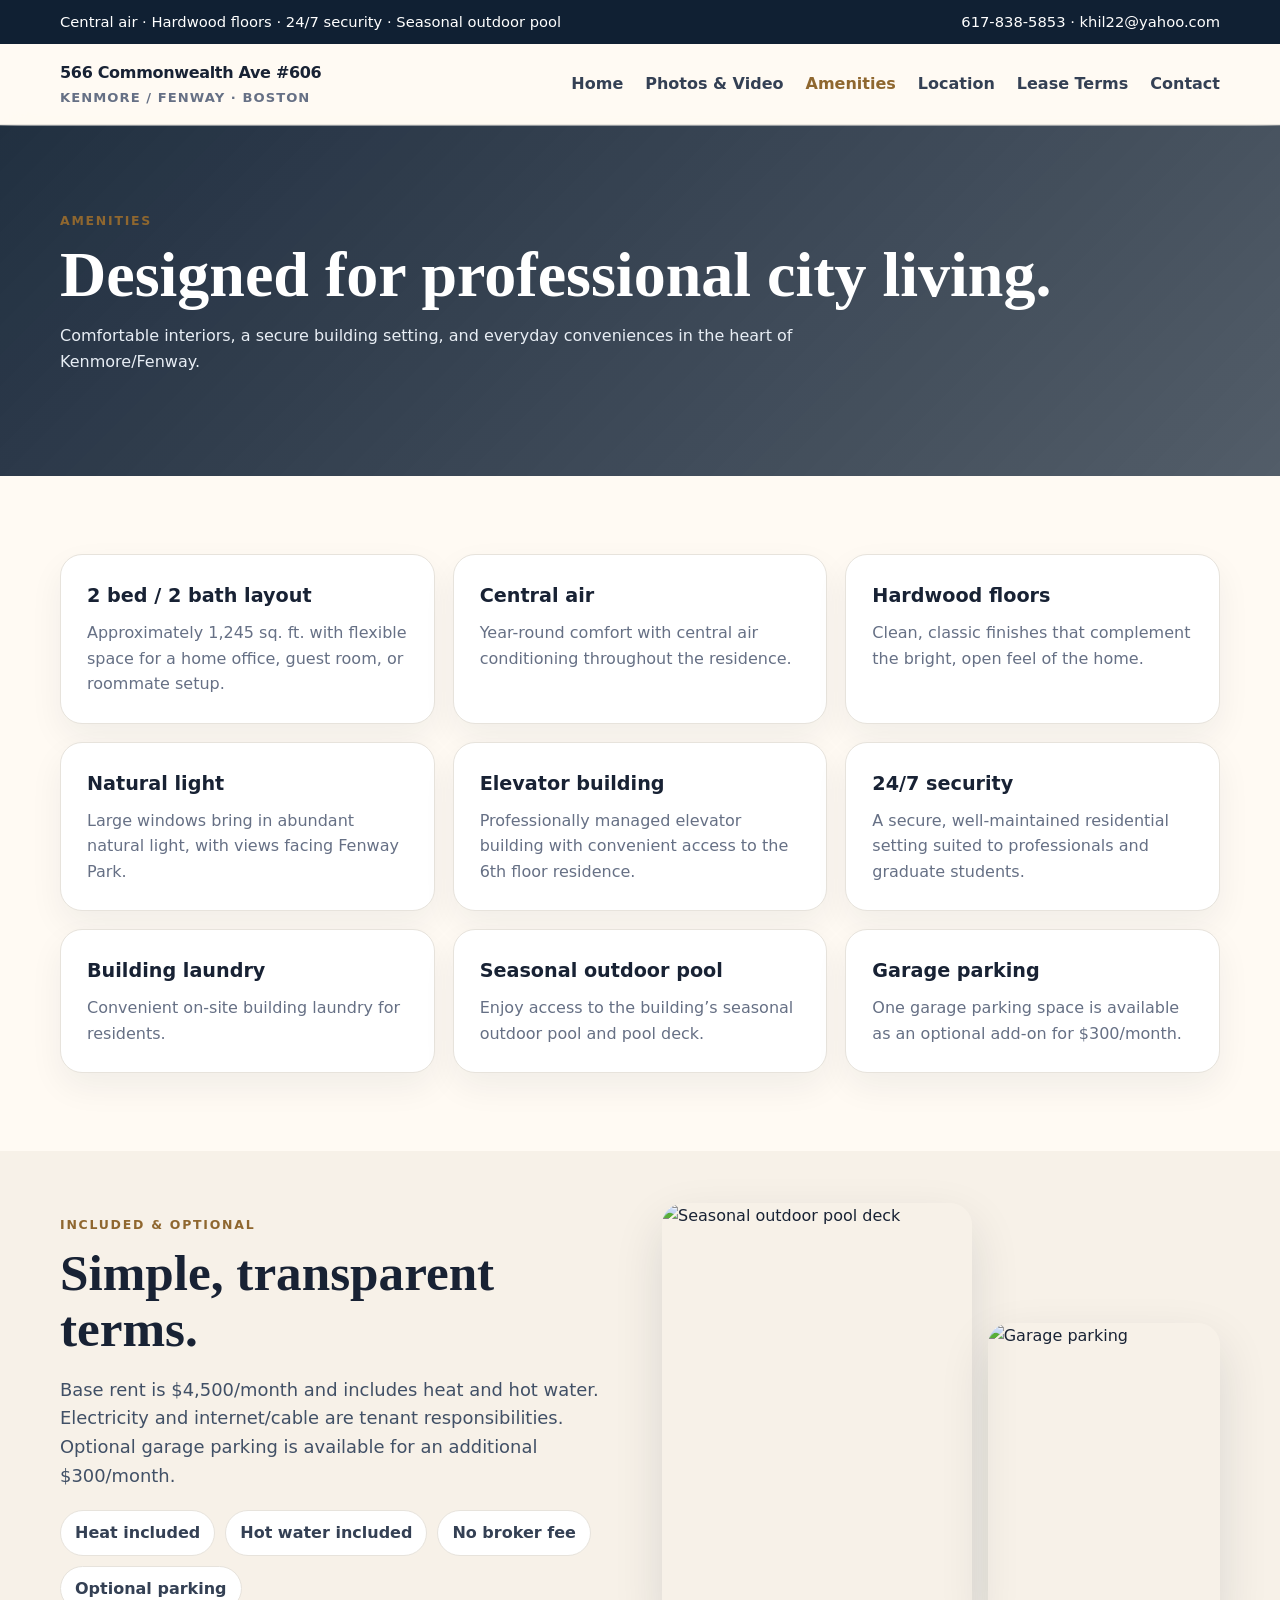
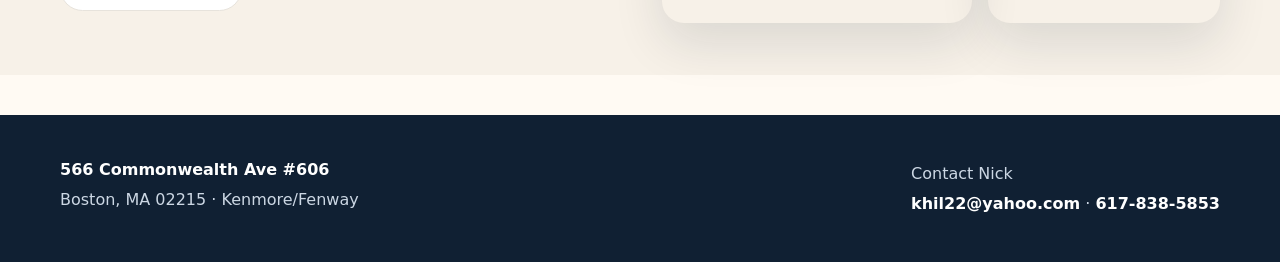
==== amenities.html @ adde32c9 "Add files via upload" ====
<!doctype html><html lang="en"><head><meta charset="utf-8"><meta name="viewport" content="width=device-width, initial-scale=1"><title>Amenities | 566 Commonwealth Ave #606</title><meta name="description" content="Amenities and apartment features for 566 Commonwealth Ave #606 in Boston."><link rel="stylesheet" href="styles.css"></head><body>
<div class="topbar"><div class="container"><span>Central air · Hardwood floors · 24/7 security · Seasonal outdoor pool</span><span><a href="tel:+16178385853">617-838-5853</a> · <a href="mailto:khil22@yahoo.com">khil22@yahoo.com</a></span></div></div><header class="site-header"><nav class="nav container"><a class="brand" href="index.html"><span>566 Commonwealth Ave #606</span><span>Kenmore / Fenway · Boston</span></a><button class="menu-button">Menu</button><div class="nav-links"><a href="index.html">Home</a><a href="photos.html">Photos & Video</a><a href="amenities.html">Amenities</a><a href="location.html">Location</a><a href="lease.html">Lease Terms</a><a href="contact.html">Contact</a></div></nav></header>
<section class="subhero"><div class="container"><div class="eyebrow">Amenities</div><h1>Designed for professional city living.</h1><p>Comfortable interiors, a secure building setting, and everyday conveniences in the heart of Kenmore/Fenway.</p></div></section>
<main><section class="section"><div class="container"><div class="feature-grid"><div class="feature-card"><h3>2 bed / 2 bath layout</h3><p>Approximately 1,245 sq. ft. with flexible space for a home office, guest room, or roommate setup.</p></div><div class="feature-card"><h3>Central air</h3><p>Year-round comfort with central air conditioning throughout the residence.</p></div><div class="feature-card"><h3>Hardwood floors</h3><p>Clean, classic finishes that complement the bright, open feel of the home.</p></div><div class="feature-card"><h3>Natural light</h3><p>Large windows bring in abundant natural light, with views facing Fenway Park.</p></div><div class="feature-card"><h3>Elevator building</h3><p>Professionally managed elevator building with convenient access to the 6th floor residence.</p></div><div class="feature-card"><h3>24/7 security</h3><p>A secure, well-maintained residential setting suited to professionals and graduate students.</p></div><div class="feature-card"><h3>Building laundry</h3><p>Convenient on-site building laundry for residents.</p></div><div class="feature-card"><h3>Seasonal outdoor pool</h3><p>Enjoy access to the building’s seasonal outdoor pool and pool deck.</p></div><div class="feature-card"><h3>Garage parking</h3><p>One garage parking space is available as an optional add-on for $300/month.</p></div></div></div></section>
<section class="section compact" style="background:var(--cream)"><div class="container split"><div><div class="eyebrow">Included & optional</div><h2 class="section-title">Simple, transparent terms.</h2><p class="lead">Base rent is $4,500/month and includes heat and hot water. Electricity and internet/cable are tenant responsibilities. Optional garage parking is available for an additional $300/month.</p><div class="pill-row"><span class="pill">Heat included</span><span class="pill">Hot water included</span><span class="pill">No broker fee</span><span class="pill">Optional parking</span></div></div><div class="image-stack"><img src="images/pool-deck.webp" alt="Seasonal outdoor pool deck"><img src="images/garage-parking.jpeg" alt="Garage parking"></div></div></section></main>
<footer class="footer"><div class="container"><div><strong>566 Commonwealth Ave #606</strong><p>Boston, MA 02215 · Kenmore/Fenway</p></div><div><p>Contact Nick</p><p><a href="mailto:khil22@yahoo.com">khil22@yahoo.com</a> · <a href="tel:+16178385853">617-838-5853</a></p></div></div></footer><script src="script.js"></script></body></html>
---- styles.css ----
:root{
  --ink:#182234;
  --muted:#667085;
  --line:#e7e3dc;
  --cream:#f7f1e8;
  --paper:#fffaf3;
  --white:#ffffff;
  --navy:#102033;
  --gold:#b68a45;
  --gold-dark:#8f672f;
  --green:#eef5f1;
  --shadow:0 20px 50px rgba(16,32,51,.12);
  --radius:22px;
}
*{box-sizing:border-box}
html{scroll-behavior:smooth}
body{margin:0;font-family:Inter,ui-sans-serif,system-ui,-apple-system,BlinkMacSystemFont,"Segoe UI",sans-serif;color:var(--ink);background:var(--paper);line-height:1.6}
a{color:inherit;text-decoration:none}img{max-width:100%;display:block}.container{width:min(1160px,92vw);margin:auto}.eyebrow{letter-spacing:.14em;text-transform:uppercase;color:var(--gold-dark);font-weight:800;font-size:.78rem}.section{padding:78px 0}.section.compact{padding:52px 0}.section-title{font-family:Georgia,serif;font-size:clamp(2rem,4vw,3.2rem);line-height:1.1;margin:10px 0 14px}.lead{font-size:1.12rem;color:#415066;max-width:760px}.topbar{background:var(--navy);color:#fff;font-size:.92rem}.topbar .container{display:flex;justify-content:space-between;gap:20px;padding:10px 0;align-items:center}.topbar a{color:#fff}.site-header{position:sticky;top:0;background:rgba(255,250,243,.94);backdrop-filter:blur(14px);z-index:20;border-bottom:1px solid rgba(231,227,220,.85)}.nav{display:flex;align-items:center;justify-content:space-between;padding:16px 0}.brand{display:flex;flex-direction:column;gap:2px;font-weight:900;letter-spacing:-.02em}.brand span:last-child{font-weight:700;color:var(--muted);font-size:.82rem;letter-spacing:.08em;text-transform:uppercase}.nav-links{display:flex;gap:22px;align-items:center;font-weight:750;color:#344054}.nav-links a.active,.nav-links a:hover{color:var(--gold-dark)}.menu-button{display:none;border:1px solid var(--line);background:#fff;border-radius:12px;padding:9px 12px;font-weight:800}.button{display:inline-flex;align-items:center;justify-content:center;gap:9px;border-radius:999px;padding:13px 20px;font-weight:850;border:1px solid transparent;transition:.18s ease}.button.primary{background:var(--navy);color:#fff;box-shadow:0 12px 28px rgba(16,32,51,.20)}.button.secondary{background:#fff;color:var(--navy);border-color:var(--line)}.button.gold{background:var(--gold);color:#fff}.button:hover{transform:translateY(-1px)}.hero{position:relative;min-height:690px;display:grid;align-items:end;background:linear-gradient(180deg,rgba(16,32,51,.25),rgba(16,32,51,.88)),url('images/living-room-1.webp') center/cover no-repeat;color:#fff}.hero-content{padding:120px 0 58px}.hero h1{font-family:Georgia,serif;font-size:clamp(2.85rem,7vw,6.2rem);line-height:.95;letter-spacing:-.06em;margin:14px 0}.hero p{font-size:1.25rem;max-width:760px;color:#e6edf7}.hero-actions{display:flex;flex-wrap:wrap;gap:14px;margin-top:28px}.stats{display:grid;grid-template-columns:repeat(4,1fr);gap:12px;margin-top:42px;max-width:940px}.stat{background:rgba(255,255,255,.12);border:1px solid rgba(255,255,255,.22);padding:18px;border-radius:18px;backdrop-filter:blur(8px)}.stat strong{display:block;font-size:1.35rem}.stat span{color:#dde5ee;font-size:.92rem}.price-card{background:#fff;color:var(--ink);border-radius:var(--radius);padding:26px;box-shadow:var(--shadow);display:grid;grid-template-columns:1.1fr .9fr;gap:22px;align-items:center;margin-top:-48px;position:relative;z-index:5;border:1px solid var(--line)}.price-main{font-size:2.1rem;font-weight:950;letter-spacing:-.04em}.price-card p{margin:4px 0;color:var(--muted)}.feature-grid{display:grid;grid-template-columns:repeat(3,1fr);gap:18px}.feature-card,.card{background:#fff;border:1px solid var(--line);border-radius:var(--radius);padding:26px;box-shadow:0 14px 34px rgba(16,32,51,.06)}.feature-card h3,.card h3{margin:0 0 8px;font-size:1.2rem}.feature-card p,.card p{margin:0;color:var(--muted)}.split{display:grid;grid-template-columns:1fr 1fr;gap:44px;align-items:center}.image-stack{display:grid;grid-template-columns:1fr .75fr;gap:16px;align-items:end}.image-stack img{border-radius:var(--radius);height:420px;width:100%;object-fit:cover;box-shadow:var(--shadow)}.image-stack img:nth-child(2){height:300px}.highlight-list{display:grid;gap:13px;margin-top:24px}.highlight-list div{display:flex;gap:12px;align-items:flex-start;background:#fff;border:1px solid var(--line);padding:14px;border-radius:16px}.check{height:26px;width:26px;border-radius:50%;background:var(--green);color:#25704f;display:grid;place-items:center;flex:0 0 26px;font-weight:900}.gallery-grid{display:grid;grid-template-columns:repeat(3,1fr);gap:14px}.gallery-grid a{position:relative;overflow:hidden;border-radius:18px;background:#ddd;border:1px solid var(--line);min-height:220px}.gallery-grid img{width:100%;height:260px;object-fit:cover;transition:.25s ease}.gallery-grid a:hover img{transform:scale(1.035)}.gallery-grid .wide{grid-column:span 2}.gallery-grid .tall img{height:534px}.caption{position:absolute;left:12px;right:12px;bottom:12px;color:#fff;background:linear-gradient(90deg,rgba(16,32,51,.82),rgba(16,32,51,.35));padding:9px 12px;border-radius:12px;font-weight:800;font-size:.92rem}.subhero{background:linear-gradient(135deg,rgba(16,32,51,.93),rgba(16,32,51,.72)),url('images/fenway-view-1.webp') center/cover no-repeat;color:#fff;padding:86px 0}.subhero h1{font-family:Georgia,serif;font-size:clamp(2.5rem,5vw,4.3rem);line-height:1;margin:12px 0}.subhero p{color:#e8eef5;max-width:760px}.info-table{width:100%;border-collapse:collapse;background:#fff;border-radius:var(--radius);overflow:hidden;border:1px solid var(--line);box-shadow:0 14px 34px rgba(16,32,51,.06)}.info-table td{padding:18px;border-bottom:1px solid var(--line)}.info-table tr:last-child td{border-bottom:0}.info-table td:first-child{font-weight:850;width:38%;color:#344054}.map-card{background:#fff;border:1px solid var(--line);border-radius:var(--radius);overflow:hidden;box-shadow:var(--shadow)}.map-card iframe{width:100%;height:430px;border:0}.location-grid{display:grid;grid-template-columns:repeat(2,1fr);gap:18px}.nearby{display:flex;justify-content:space-between;gap:20px;background:#fff;border:1px solid var(--line);border-radius:18px;padding:18px}.nearby strong{font-size:1.05rem}.nearby span{color:var(--muted)}.video-placeholder{background:linear-gradient(135deg,#111d2b,#29374a);border-radius:var(--radius);min-height:440px;display:grid;place-items:center;color:#fff;text-align:center;padding:36px;box-shadow:var(--shadow);position:relative;overflow:hidden}.video-placeholder:before{content:"";position:absolute;inset:0;background:url('images/living-room-2.webp') center/cover no-repeat;opacity:.24}.video-placeholder>div{position:relative}.play{width:82px;height:82px;border-radius:50%;display:grid;place-items:center;background:#fff;color:var(--navy);font-size:2rem;margin:0 auto 18px}.contact-box{background:var(--navy);color:#fff;border-radius:32px;padding:38px;box-shadow:var(--shadow)}.contact-box p{color:#d9e3ed}.contact-grid{display:grid;grid-template-columns:1fr 1fr;gap:28px}.contact-card{background:#fff;border:1px solid var(--line);border-radius:var(--radius);padding:28px}.contact-card a{color:var(--gold-dark);font-weight:850}.form-note{background:#fff7e7;border:1px solid #ead7b5;color:#6f501d;padding:14px;border-radius:16px}.footer{background:var(--navy);color:#fff;padding:42px 0;margin-top:40px}.footer .container{display:flex;justify-content:space-between;gap:20px;align-items:flex-start}.footer p{margin:4px 0;color:#ccd7e4}.footer a{color:#fff;font-weight:800}.lightbox{position:fixed;inset:0;background:rgba(10,17,27,.92);display:none;align-items:center;justify-content:center;z-index:100;padding:24px}.lightbox.open{display:flex}.lightbox img{max-height:86vh;max-width:92vw;border-radius:16px;box-shadow:0 20px 80px rgba(0,0,0,.45)}.lightbox button{position:absolute;top:18px;right:20px;border:0;border-radius:999px;background:#fff;color:#111;padding:10px 14px;font-weight:900}.notice{background:#f6fbf8;border:1px solid #d9eadf;border-radius:var(--radius);padding:22px}.pill-row{display:flex;flex-wrap:wrap;gap:10px;margin-top:20px}.pill{border:1px solid var(--line);background:#fff;border-radius:999px;padding:9px 14px;font-weight:800;color:#344054}.small{font-size:.92rem;color:var(--muted)}
@media(max-width:860px){.topbar .container{flex-direction:column;align-items:flex-start;gap:4px}.menu-button{display:inline-flex}.nav-links{position:absolute;left:4vw;right:4vw;top:74px;background:#fff;border:1px solid var(--line);border-radius:18px;box-shadow:var(--shadow);padding:16px;display:none;flex-direction:column;align-items:flex-start}.nav-links.open{display:flex}.hero{min-height:620px}.stats,.feature-grid,.gallery-grid,.split,.contact-grid,.location-grid,.price-card{grid-template-columns:1fr}.gallery-grid .wide{grid-column:span 1}.gallery-grid .tall img{height:260px}.image-stack{grid-template-columns:1fr}.image-stack img,.image-stack img:nth-child(2){height:300px}.footer .container{flex-direction:column}.price-card{margin-top:0}.section{padding:56px 0}}
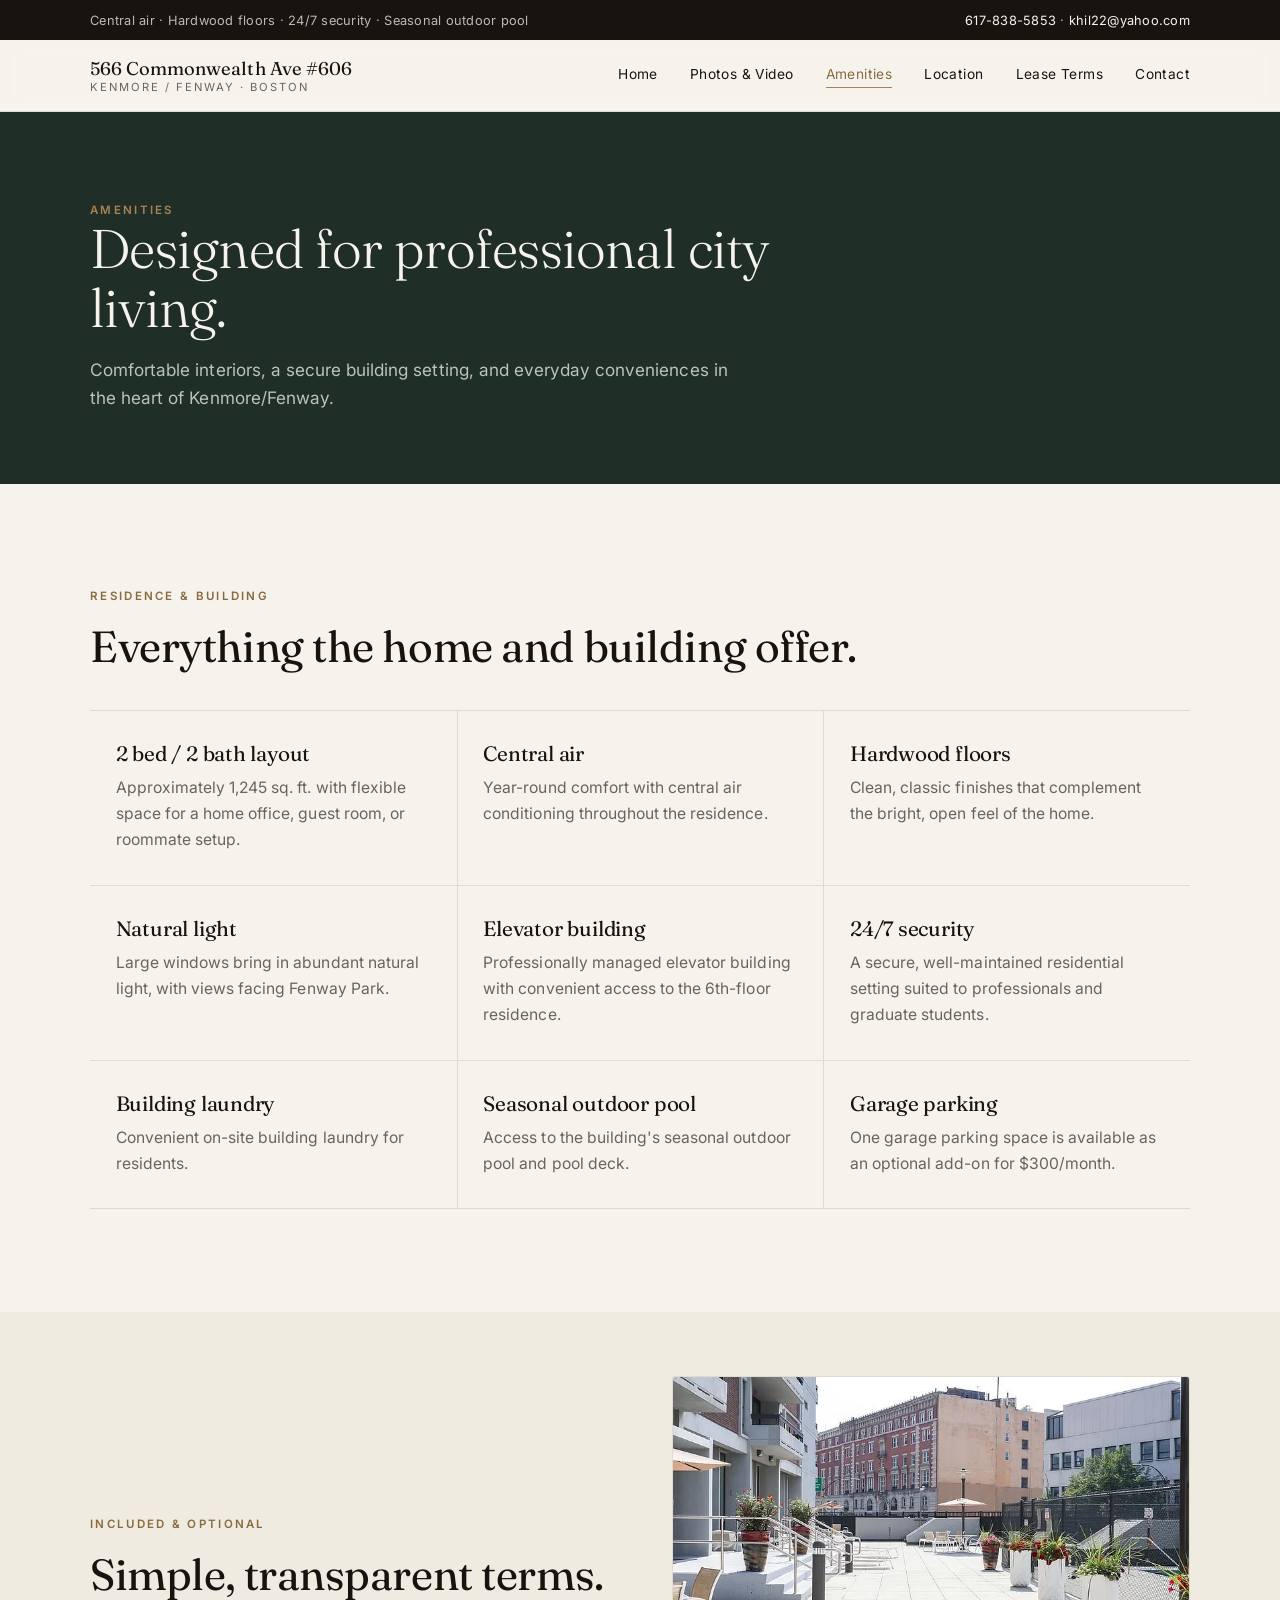
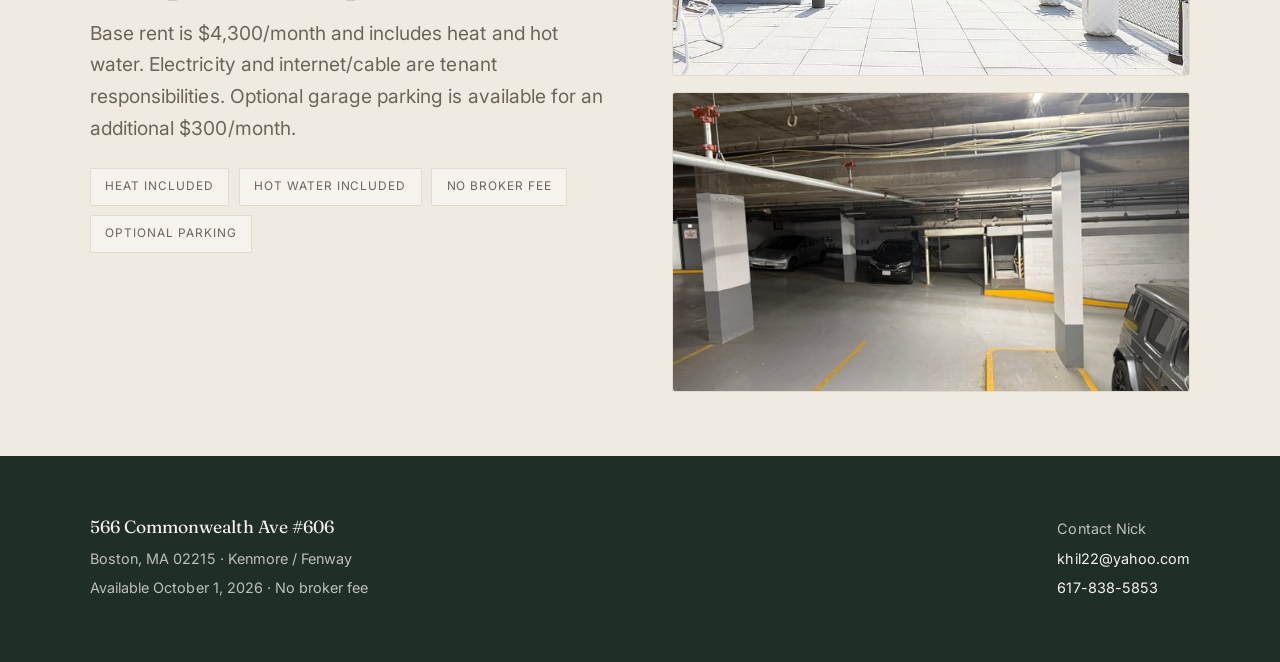
==== commit 8dbfae54: "Add files via upload" ====
--- a/amenities.html
+++ b/amenities.html
@@ -1,6 +1,96 @@
-<!doctype html><html lang="en"><head><meta charset="utf-8"><meta name="viewport" content="width=device-width, initial-scale=1"><title>Amenities | 566 Commonwealth Ave #606</title><meta name="description" content="Amenities and apartment features for 566 Commonwealth Ave #606 in Boston."><link rel="stylesheet" href="styles.css"></head><body>
-<div class="topbar"><div class="container"><span>Central air · Hardwood floors · 24/7 security · Seasonal outdoor pool</span><span><a href="tel:+16178385853">617-838-5853</a> · <a href="mailto:khil22@yahoo.com">khil22@yahoo.com</a></span></div></div><header class="site-header"><nav class="nav container"><a class="brand" href="index.html"><span>566 Commonwealth Ave #606</span><span>Kenmore / Fenway · Boston</span></a><button class="menu-button">Menu</button><div class="nav-links"><a href="index.html">Home</a><a href="photos.html">Photos & Video</a><a href="amenities.html">Amenities</a><a href="location.html">Location</a><a href="lease.html">Lease Terms</a><a href="contact.html">Contact</a></div></nav></header>
-<section class="subhero"><div class="container"><div class="eyebrow">Amenities</div><h1>Designed for professional city living.</h1><p>Comfortable interiors, a secure building setting, and everyday conveniences in the heart of Kenmore/Fenway.</p></div></section>
-<main><section class="section"><div class="container"><div class="feature-grid"><div class="feature-card"><h3>2 bed / 2 bath layout</h3><p>Approximately 1,245 sq. ft. with flexible space for a home office, guest room, or roommate setup.</p></div><div class="feature-card"><h3>Central air</h3><p>Year-round comfort with central air conditioning throughout the residence.</p></div><div class="feature-card"><h3>Hardwood floors</h3><p>Clean, classic finishes that complement the bright, open feel of the home.</p></div><div class="feature-card"><h3>Natural light</h3><p>Large windows bring in abundant natural light, with views facing Fenway Park.</p></div><div class="feature-card"><h3>Elevator building</h3><p>Professionally managed elevator building with convenient access to the 6th floor residence.</p></div><div class="feature-card"><h3>24/7 security</h3><p>A secure, well-maintained residential setting suited to professionals and graduate students.</p></div><div class="feature-card"><h3>Building laundry</h3><p>Convenient on-site building laundry for residents.</p></div><div class="feature-card"><h3>Seasonal outdoor pool</h3><p>Enjoy access to the building’s seasonal outdoor pool and pool deck.</p></div><div class="feature-card"><h3>Garage parking</h3><p>One garage parking space is available as an optional add-on for $300/month.</p></div></div></div></section>
-<section class="section compact" style="background:var(--cream)"><div class="container split"><div><div class="eyebrow">Included & optional</div><h2 class="section-title">Simple, transparent terms.</h2><p class="lead">Base rent is $4,500/month and includes heat and hot water. Electricity and internet/cable are tenant responsibilities. Optional garage parking is available for an additional $300/month.</p><div class="pill-row"><span class="pill">Heat included</span><span class="pill">Hot water included</span><span class="pill">No broker fee</span><span class="pill">Optional parking</span></div></div><div class="image-stack"><img src="images/pool-deck.webp" alt="Seasonal outdoor pool deck"><img src="images/garage-parking.jpeg" alt="Garage parking"></div></div></section></main>
-<footer class="footer"><div class="container"><div><strong>566 Commonwealth Ave #606</strong><p>Boston, MA 02215 · Kenmore/Fenway</p></div><div><p>Contact Nick</p><p><a href="mailto:khil22@yahoo.com">khil22@yahoo.com</a> · <a href="tel:+16178385853">617-838-5853</a></p></div></div></footer><script src="script.js"></script></body></html>
+<!doctype html>
+<html lang="en">
+<head>
+  <meta charset="utf-8">
+  <meta name="viewport" content="width=device-width, initial-scale=1">
+  <title>Amenities | 566 Commonwealth Ave #606</title>
+  <meta name="description" content="Amenities and apartment features for 566 Commonwealth Ave #606 in Boston: central air, hardwood floors, 24/7 security, elevator, laundry, seasonal pool, and optional garage parking.">
+  <link rel="preconnect" href="https://fonts.googleapis.com">
+  <link rel="preconnect" href="https://fonts.gstatic.com" crossorigin>
+  <link href="https://fonts.googleapis.com/css2?family=Fraunces:opsz,wght@9..144,300;9..144,400;9..144,500&family=Inter:wght@400;500;600&display=swap" rel="stylesheet">
+  <link rel="stylesheet" href="styles.css">
+</head>
+<body>
+  <div class="topbar"><div class="container"><span>Central air &middot; Hardwood floors &middot; 24/7 security &middot; Seasonal outdoor pool</span><span><a href="tel:+16178385853">617-838-5853</a> &middot; <a href="mailto:khil22@yahoo.com">khil22@yahoo.com</a></span></div></div>
+
+  <header class="site-header">
+    <nav class="nav container">
+      <a class="brand" href="index.html"><span>566 Commonwealth Ave #606</span><span>Kenmore / Fenway &middot; Boston</span></a>
+      <button class="menu-button" aria-expanded="false" aria-controls="nav-links">Menu</button>
+      <div class="nav-links" id="nav-links">
+        <a href="index.html">Home</a>
+        <a href="photos.html">Photos &amp; Video</a>
+        <a href="amenities.html" class="active">Amenities</a>
+        <a href="location.html">Location</a>
+        <a href="lease.html">Lease Terms</a>
+        <a href="contact.html">Contact</a>
+      </div>
+    </nav>
+  </header>
+
+  <main>
+    <section class="page-header">
+      <div class="container">
+        <p class="eyebrow rise">Amenities</p>
+        <h1 class="rise d1">Designed for professional city living.</h1>
+        <p class="rise d2">Comfortable interiors, a secure building setting, and everyday conveniences in the heart of Kenmore/Fenway.</p>
+      </div>
+    </section>
+
+    <section class="section">
+      <div class="container">
+        <p class="eyebrow">Residence &amp; building</p>
+        <h2 class="section-title">Everything the home and building offer.</h2>
+        <div class="feature-grid">
+          <div class="feature-card"><h3>2 bed / 2 bath layout</h3><p>Approximately 1,245 sq. ft. with flexible space for a home office, guest room, or roommate setup.</p></div>
+          <div class="feature-card"><h3>Central air</h3><p>Year-round comfort with central air conditioning throughout the residence.</p></div>
+          <div class="feature-card"><h3>Hardwood floors</h3><p>Clean, classic finishes that complement the bright, open feel of the home.</p></div>
+          <div class="feature-card"><h3>Natural light</h3><p>Large windows bring in abundant natural light, with views facing Fenway Park.</p></div>
+          <div class="feature-card"><h3>Elevator building</h3><p>Professionally managed elevator building with convenient access to the 6th-floor residence.</p></div>
+          <div class="feature-card"><h3>24/7 security</h3><p>A secure, well-maintained residential setting suited to professionals and graduate students.</p></div>
+          <div class="feature-card"><h3>Building laundry</h3><p>Convenient on-site building laundry for residents.</p></div>
+          <div class="feature-card"><h3>Seasonal outdoor pool</h3><p>Access to the building's seasonal outdoor pool and pool deck.</p></div>
+          <div class="feature-card"><h3>Garage parking</h3><p>One garage parking space is available as an optional add-on for $300/month.</p></div>
+        </div>
+      </div>
+    </section>
+
+    <section class="section tint compact">
+      <div class="container split">
+        <div class="col-text">
+          <p class="eyebrow">Included &amp; optional</p>
+          <h2 class="section-title">Simple, transparent terms.</h2>
+          <p class="lead">Base rent is $4,300/month and includes heat and hot water. Electricity and internet/cable are tenant responsibilities. Optional garage parking is available for an additional $300/month.</p>
+          <div class="pill-row">
+            <span class="pill">Heat included</span>
+            <span class="pill">Hot water included</span>
+            <span class="pill">No broker fee</span>
+            <span class="pill">Optional parking</span>
+          </div>
+        </div>
+        <div class="image-stack">
+          <img src="images/pool-deck.webp" alt="Seasonal outdoor pool deck">
+          <img src="images/garage-parking.jpeg" alt="Garage parking">
+        </div>
+      </div>
+    </section>
+  </main>
+
+  <footer class="footer">
+    <div class="container">
+      <div>
+        <strong>566 Commonwealth Ave #606</strong>
+        <p>Boston, MA 02215 &middot; Kenmore / Fenway</p>
+        <p>Available October 1, 2026 &middot; No broker fee</p>
+      </div>
+      <div>
+        <p>Contact Nick</p>
+        <p><a href="mailto:khil22@yahoo.com">khil22@yahoo.com</a></p>
+        <p><a href="tel:+16178385853">617-838-5853</a></p>
+      </div>
+    </div>
+  </footer>
+
+  <script src="script.js"></script>
+</body>
+</html>
--- a/styles.css
+++ b/styles.css
@@ -1,19 +1,223 @@
 :root{
-  --ink:#182234;
-  --muted:#667085;
-  --line:#e7e3dc;
-  --cream:#f7f1e8;
-  --paper:#fffaf3;
-  --white:#ffffff;
-  --navy:#102033;
-  --gold:#b68a45;
-  --gold-dark:#8f672f;
-  --green:#eef5f1;
-  --shadow:0 20px 50px rgba(16,32,51,.12);
-  --radius:22px;
+  --ink:#17140F;
+  --paper:#F6F3ED;
+  --paper-2:#EFEBE1;
+  --pine:#1F2E27;
+  --pine-2:#2A3B33;
+  --brass:#A98352;
+  --brass-deep:#8A6A3E;
+  --line:#E1DBCF;
+  --line-dark:rgba(246,243,237,.16);
+  --muted:#6B6459;
+  --paper-muted:rgba(246,243,237,.74);
+  --display:'Fraunces',Georgia,'Times New Roman',serif;
+  --body:'Inter',system-ui,-apple-system,Segoe UI,Roboto,sans-serif;
+  --wrap:1180px;
+  --pad:clamp(1.25rem,4vw,2.5rem);
 }
 *{box-sizing:border-box}
 html{scroll-behavior:smooth}
-body{margin:0;font-family:Inter,ui-sans-serif,system-ui,-apple-system,BlinkMacSystemFont,"Segoe UI",sans-serif;color:var(--ink);background:var(--paper);line-height:1.6}
-a{color:inherit;text-decoration:none}img{max-width:100%;display:block}.container{width:min(1160px,92vw);margin:auto}.eyebrow{letter-spacing:.14em;text-transform:uppercase;color:var(--gold-dark);font-weight:800;font-size:.78rem}.section{padding:78px 0}.section.compact{padding:52px 0}.section-title{font-family:Georgia,serif;font-size:clamp(2rem,4vw,3.2rem);line-height:1.1;margin:10px 0 14px}.lead{font-size:1.12rem;color:#415066;max-width:760px}.topbar{background:var(--navy);color:#fff;font-size:.92rem}.topbar .container{display:flex;justify-content:space-between;gap:20px;padding:10px 0;align-items:center}.topbar a{color:#fff}.site-header{position:sticky;top:0;background:rgba(255,250,243,.94);backdrop-filter:blur(14px);z-index:20;border-bottom:1px solid rgba(231,227,220,.85)}.nav{display:flex;align-items:center;justify-content:space-between;padding:16px 0}.brand{display:flex;flex-direction:column;gap:2px;font-weight:900;letter-spacing:-.02em}.brand span:last-child{font-weight:700;color:var(--muted);font-size:.82rem;letter-spacing:.08em;text-transform:uppercase}.nav-links{display:flex;gap:22px;align-items:center;font-weight:750;color:#344054}.nav-links a.active,.nav-links a:hover{color:var(--gold-dark)}.menu-button{display:none;border:1px solid var(--line);background:#fff;border-radius:12px;padding:9px 12px;font-weight:800}.button{display:inline-flex;align-items:center;justify-content:center;gap:9px;border-radius:999px;padding:13px 20px;font-weight:850;border:1px solid transparent;transition:.18s ease}.button.primary{background:var(--navy);color:#fff;box-shadow:0 12px 28px rgba(16,32,51,.20)}.button.secondary{background:#fff;color:var(--navy);border-color:var(--line)}.button.gold{background:var(--gold);color:#fff}.button:hover{transform:translateY(-1px)}.hero{position:relative;min-height:690px;display:grid;align-items:end;background:linear-gradient(180deg,rgba(16,32,51,.25),rgba(16,32,51,.88)),url('images/living-room-1.webp') center/cover no-repeat;color:#fff}.hero-content{padding:120px 0 58px}.hero h1{font-family:Georgia,serif;font-size:clamp(2.85rem,7vw,6.2rem);line-height:.95;letter-spacing:-.06em;margin:14px 0}.hero p{font-size:1.25rem;max-width:760px;color:#e6edf7}.hero-actions{display:flex;flex-wrap:wrap;gap:14px;margin-top:28px}.stats{display:grid;grid-template-columns:repeat(4,1fr);gap:12px;margin-top:42px;max-width:940px}.stat{background:rgba(255,255,255,.12);border:1px solid rgba(255,255,255,.22);padding:18px;border-radius:18px;backdrop-filter:blur(8px)}.stat strong{display:block;font-size:1.35rem}.stat span{color:#dde5ee;font-size:.92rem}.price-card{background:#fff;color:var(--ink);border-radius:var(--radius);padding:26px;box-shadow:var(--shadow);display:grid;grid-template-columns:1.1fr .9fr;gap:22px;align-items:center;margin-top:-48px;position:relative;z-index:5;border:1px solid var(--line)}.price-main{font-size:2.1rem;font-weight:950;letter-spacing:-.04em}.price-card p{margin:4px 0;color:var(--muted)}.feature-grid{display:grid;grid-template-columns:repeat(3,1fr);gap:18px}.feature-card,.card{background:#fff;border:1px solid var(--line);border-radius:var(--radius);padding:26px;box-shadow:0 14px 34px rgba(16,32,51,.06)}.feature-card h3,.card h3{margin:0 0 8px;font-size:1.2rem}.feature-card p,.card p{margin:0;color:var(--muted)}.split{display:grid;grid-template-columns:1fr 1fr;gap:44px;align-items:center}.image-stack{display:grid;grid-template-columns:1fr .75fr;gap:16px;align-items:end}.image-stack img{border-radius:var(--radius);height:420px;width:100%;object-fit:cover;box-shadow:var(--shadow)}.image-stack img:nth-child(2){height:300px}.highlight-list{display:grid;gap:13px;margin-top:24px}.highlight-list div{display:flex;gap:12px;align-items:flex-start;background:#fff;border:1px solid var(--line);padding:14px;border-radius:16px}.check{height:26px;width:26px;border-radius:50%;background:var(--green);color:#25704f;display:grid;place-items:center;flex:0 0 26px;font-weight:900}.gallery-grid{display:grid;grid-template-columns:repeat(3,1fr);gap:14px}.gallery-grid a{position:relative;overflow:hidden;border-radius:18px;background:#ddd;border:1px solid var(--line);min-height:220px}.gallery-grid img{width:100%;height:260px;object-fit:cover;transition:.25s ease}.gallery-grid a:hover img{transform:scale(1.035)}.gallery-grid .wide{grid-column:span 2}.gallery-grid .tall img{height:534px}.caption{position:absolute;left:12px;right:12px;bottom:12px;color:#fff;background:linear-gradient(90deg,rgba(16,32,51,.82),rgba(16,32,51,.35));padding:9px 12px;border-radius:12px;font-weight:800;font-size:.92rem}.subhero{background:linear-gradient(135deg,rgba(16,32,51,.93),rgba(16,32,51,.72)),url('images/fenway-view-1.webp') center/cover no-repeat;color:#fff;padding:86px 0}.subhero h1{font-family:Georgia,serif;font-size:clamp(2.5rem,5vw,4.3rem);line-height:1;margin:12px 0}.subhero p{color:#e8eef5;max-width:760px}.info-table{width:100%;border-collapse:collapse;background:#fff;border-radius:var(--radius);overflow:hidden;border:1px solid var(--line);box-shadow:0 14px 34px rgba(16,32,51,.06)}.info-table td{padding:18px;border-bottom:1px solid var(--line)}.info-table tr:last-child td{border-bottom:0}.info-table td:first-child{font-weight:850;width:38%;color:#344054}.map-card{background:#fff;border:1px solid var(--line);border-radius:var(--radius);overflow:hidden;box-shadow:var(--shadow)}.map-card iframe{width:100%;height:430px;border:0}.location-grid{display:grid;grid-template-columns:repeat(2,1fr);gap:18px}.nearby{display:flex;justify-content:space-between;gap:20px;background:#fff;border:1px solid var(--line);border-radius:18px;padding:18px}.nearby strong{font-size:1.05rem}.nearby span{color:var(--muted)}.video-placeholder{background:linear-gradient(135deg,#111d2b,#29374a);border-radius:var(--radius);min-height:440px;display:grid;place-items:center;color:#fff;text-align:center;padding:36px;box-shadow:var(--shadow);position:relative;overflow:hidden}.video-placeholder:before{content:"";position:absolute;inset:0;background:url('images/living-room-2.webp') center/cover no-repeat;opacity:.24}.video-placeholder>div{position:relative}.play{width:82px;height:82px;border-radius:50%;display:grid;place-items:center;background:#fff;color:var(--navy);font-size:2rem;margin:0 auto 18px}.contact-box{background:var(--navy);color:#fff;border-radius:32px;padding:38px;box-shadow:var(--shadow)}.contact-box p{color:#d9e3ed}.contact-grid{display:grid;grid-template-columns:1fr 1fr;gap:28px}.contact-card{background:#fff;border:1px solid var(--line);border-radius:var(--radius);padding:28px}.contact-card a{color:var(--gold-dark);font-weight:850}.form-note{background:#fff7e7;border:1px solid #ead7b5;color:#6f501d;padding:14px;border-radius:16px}.footer{background:var(--navy);color:#fff;padding:42px 0;margin-top:40px}.footer .container{display:flex;justify-content:space-between;gap:20px;align-items:flex-start}.footer p{margin:4px 0;color:#ccd7e4}.footer a{color:#fff;font-weight:800}.lightbox{position:fixed;inset:0;background:rgba(10,17,27,.92);display:none;align-items:center;justify-content:center;z-index:100;padding:24px}.lightbox.open{display:flex}.lightbox img{max-height:86vh;max-width:92vw;border-radius:16px;box-shadow:0 20px 80px rgba(0,0,0,.45)}.lightbox button{position:absolute;top:18px;right:20px;border:0;border-radius:999px;background:#fff;color:#111;padding:10px 14px;font-weight:900}.notice{background:#f6fbf8;border:1px solid #d9eadf;border-radius:var(--radius);padding:22px}.pill-row{display:flex;flex-wrap:wrap;gap:10px;margin-top:20px}.pill{border:1px solid var(--line);background:#fff;border-radius:999px;padding:9px 14px;font-weight:800;color:#344054}.small{font-size:.92rem;color:var(--muted)}
-@media(max-width:860px){.topbar .container{flex-direction:column;align-items:flex-start;gap:4px}.menu-button{display:inline-flex}.nav-links{position:absolute;left:4vw;right:4vw;top:74px;background:#fff;border:1px solid var(--line);border-radius:18px;box-shadow:var(--shadow);padding:16px;display:none;flex-direction:column;align-items:flex-start}.nav-links.open{display:flex}.hero{min-height:620px}.stats,.feature-grid,.gallery-grid,.split,.contact-grid,.location-grid,.price-card{grid-template-columns:1fr}.gallery-grid .wide{grid-column:span 1}.gallery-grid .tall img{height:260px}.image-stack{grid-template-columns:1fr}.image-stack img,.image-stack img:nth-child(2){height:300px}.footer .container{flex-direction:column}.price-card{margin-top:0}.section{padding:56px 0}}
+body{
+  margin:0;background:var(--paper);color:var(--ink);
+  font-family:var(--body);font-size:clamp(1rem,.55vw + .9rem,1.075rem);
+  line-height:1.65;-webkit-font-smoothing:antialiased;letter-spacing:.002em;
+}
+img{max-width:100%;display:block}
+a{color:inherit}
+.container{max-width:var(--wrap);margin:0 auto;padding-inline:var(--pad)}
+
+.eyebrow{font-size:.72rem;font-weight:600;text-transform:uppercase;letter-spacing:.2em;color:var(--brass-deep);margin:0 0 1.1rem}
+h1,h2,h3{font-family:var(--display);font-weight:300;line-height:1.08;letter-spacing:-.01em;margin:0}
+h2.section-title{font-size:clamp(1.9rem,3.4vw,2.9rem);font-weight:400;margin:.2rem 0 1.2rem}
+h3{font-weight:400}
+p{margin:0 0 1rem}
+.lead{font-size:clamp(1.05rem,.6vw + .95rem,1.2rem);color:var(--muted)}
+.small{font-size:.92rem;color:var(--muted)}
+
+/* ---- top utility bar ---- */
+.topbar{background:var(--ink);color:var(--paper-muted);font-size:.8rem;letter-spacing:.02em}
+.topbar .container{display:flex;justify-content:space-between;gap:1rem;flex-wrap:wrap;padding-block:.6rem}
+.topbar a{color:var(--paper);text-decoration:none}
+.topbar a:hover{color:var(--brass)}
+
+/* ---- header / nav ---- */
+.site-header{position:sticky;top:0;z-index:50;background:rgba(246,243,237,.88);backdrop-filter:saturate(140%) blur(10px);border-bottom:1px solid var(--line)}
+.nav{display:flex;align-items:center;justify-content:space-between;gap:1rem;padding-block:1.05rem}
+.brand{display:flex;flex-direction:column;text-decoration:none;line-height:1.25}
+.brand span:first-child{font-family:var(--display);font-size:1.15rem}
+.brand span:last-child{font-size:.7rem;text-transform:uppercase;letter-spacing:.18em;color:var(--muted)}
+.nav-links{display:flex;gap:2rem;align-items:center}
+.nav-links a{text-decoration:none;font-size:.86rem;letter-spacing:.03em;color:var(--ink);padding-bottom:2px;border-bottom:1px solid transparent;transition:border-color .2s,color .2s}
+.nav-links a:hover,.nav-links a.active{border-color:var(--brass);color:var(--brass-deep)}
+.menu-button{display:none;background:none;border:1px solid var(--line);border-radius:2px;padding:.5rem .85rem;font-family:var(--body);font-size:.8rem;letter-spacing:.08em;text-transform:uppercase;cursor:pointer;color:var(--ink)}
+
+/* ---- buttons ---- */
+.button{display:inline-flex;align-items:center;justify-content:center;text-decoration:none;font-size:.82rem;letter-spacing:.09em;text-transform:uppercase;font-weight:500;padding:.9rem 1.6rem;border-radius:2px;border:1px solid transparent;transition:transform .2s,background .2s,color .2s,border-color .2s}
+.button:hover{transform:translateY(-1px)}
+.button.primary{background:var(--brass);color:#fff;border-color:var(--brass)}
+.button.primary:hover{background:var(--brass-deep);border-color:var(--brass-deep)}
+.button.secondary{background:transparent;color:var(--paper);border-color:var(--line-dark)}
+.button.secondary:hover{border-color:var(--paper);background:rgba(246,243,237,.08)}
+.button.ghost{background:transparent;color:var(--ink);border-color:var(--line)}
+.button.ghost:hover{border-color:var(--brass);color:var(--brass-deep)}
+
+/* ---- home hero (calm pine field — no busy background photo) ---- */
+.hero{background:var(--pine);color:var(--paper)}
+.hero .container{display:grid;grid-template-columns:1.05fr .95fr;gap:clamp(2rem,5vw,4.5rem);align-items:center;padding-block:clamp(3.5rem,7vw,6rem)}
+.hero .eyebrow{color:var(--brass)}
+.hero h1{font-size:clamp(2.5rem,5.4vw,4.4rem);color:var(--paper)}
+.hero p{color:var(--paper-muted);max-width:44ch;margin-top:1.5rem}
+.hero-actions{display:flex;gap:.85rem;flex-wrap:wrap;margin-top:2rem}
+.hero-figure{position:relative}
+.hero-figure img{width:100%;height:clamp(320px,42vw,520px);object-fit:cover;border-radius:3px;border:1px solid var(--line-dark)}
+.hero-figure figcaption{position:absolute;left:1rem;bottom:1rem;background:rgba(23,20,15,.62);color:var(--paper);font-size:.72rem;letter-spacing:.14em;text-transform:uppercase;padding:.45rem .8rem;border-radius:2px}
+
+/* ---- compact page header for sub-pages ---- */
+.page-header{background:var(--pine);color:var(--paper)}
+.page-header .container{padding-block:clamp(2.75rem,6vw,4.5rem)}
+.page-header .eyebrow{color:var(--brass)}
+.page-header h1{font-size:clamp(2.1rem,4.4vw,3.4rem);color:var(--paper);max-width:22ch}
+.page-header p{color:var(--paper-muted);max-width:58ch;margin-top:1.1rem;margin-bottom:0}
+
+/* ---- stat row ---- */
+.stats{border-top:1px solid var(--line-dark);border-bottom:1px solid var(--line-dark)}
+.stats .container{display:grid;grid-template-columns:repeat(4,1fr);padding:0}
+.stat{padding:1.6rem var(--pad);text-align:left;border-left:1px solid var(--line-dark)}
+.stat:first-child{border-left:none}
+.stat strong{display:block;font-family:var(--display);font-weight:300;font-size:1.85rem;color:var(--paper);line-height:1}
+.stat span{display:block;margin-top:.4rem;font-size:.72rem;letter-spacing:.14em;text-transform:uppercase;color:var(--paper-muted)}
+
+/* ---- price band ---- */
+.price{background:var(--paper)}
+.price .container{display:grid;grid-template-columns:1.2fr 1fr;gap:clamp(1.5rem,4vw,3.5rem);align-items:end;padding-block:clamp(2.5rem,5vw,3.75rem);border-bottom:1px solid var(--line)}
+.price-main{font-family:var(--display);font-weight:300;font-size:clamp(2.4rem,4vw,3.4rem);line-height:1;margin:.3rem 0 .8rem}
+.price-main small{font-size:1.05rem;color:var(--muted);letter-spacing:.02em}
+.price p{color:var(--muted);margin:0}
+.price .aside strong{display:block;font-size:.78rem;letter-spacing:.12em;text-transform:uppercase;color:var(--brass-deep);margin-bottom:.5rem}
+
+/* ---- generic section ---- */
+.section{padding-block:clamp(4rem,8vw,7rem)}
+.section.compact{padding-block:clamp(2.75rem,5vw,4rem)}
+.section.tint{background:var(--paper-2)}
+.split{display:grid;grid-template-columns:1fr 1fr;gap:clamp(2rem,5vw,4.5rem);align-items:center}
+.split.reverse .col-text{order:2}
+
+.rule-list{display:grid;gap:0;margin-top:1.5rem}
+.rule-list div{display:grid;grid-template-columns:auto 1fr;gap:1rem;align-items:start;padding:1.1rem 0;border-top:1px solid var(--line)}
+.rule-list div:last-child{border-bottom:1px solid var(--line)}
+.rule-list .mk{font-family:var(--display);font-size:.95rem;color:var(--brass-deep);line-height:1.6}
+
+.image-stack{display:grid;gap:1rem}
+.image-stack img{width:100%;height:clamp(180px,24vw,300px);object-fit:cover;border-radius:3px;border:1px solid var(--line)}
+
+/* ---- features (quiet, hairline cards) ---- */
+.feature-grid{display:grid;grid-template-columns:repeat(3,1fr);gap:0;margin-top:2.5rem;border-top:1px solid var(--line)}
+.feature-card{padding:2rem clamp(1rem,2vw,2rem);border-left:1px solid var(--line);border-bottom:1px solid var(--line)}
+.feature-card:nth-child(3n+1){border-left:none}
+.feature-card h3{font-size:1.3rem;margin-bottom:.6rem}
+.feature-card p{color:var(--muted);margin:0;font-size:.98rem}
+.feature-index{font-family:var(--display);font-size:.85rem;color:var(--brass);letter-spacing:.05em;margin-bottom:1rem}
+
+/* ---- pills ---- */
+.pill-row{display:flex;flex-wrap:wrap;gap:.6rem;margin-top:1.5rem}
+.pill{border:1px solid var(--line);background:var(--paper);border-radius:2px;padding:.5rem .9rem;font-size:.74rem;letter-spacing:.08em;text-transform:uppercase;color:var(--muted)}
+
+/* ---- notice ---- */
+.notice{border:1px solid var(--line);border-left:3px solid var(--brass);background:var(--paper);border-radius:3px;padding:1.25rem 1.4rem;margin-top:1.5rem}
+.notice strong{display:block;font-size:.82rem;letter-spacing:.1em;text-transform:uppercase;color:var(--brass-deep);margin-bottom:.4rem}
+.notice p{margin:0}
+
+/* ---- spec / definition list ---- */
+.spec-list{border-top:1px solid var(--line);margin-top:1.5rem}
+.spec-list .row{display:grid;grid-template-columns:minmax(190px,1fr) 2fr;gap:1.5rem;padding:1.15rem 0;border-bottom:1px solid var(--line)}
+.spec-list .term{font-size:.78rem;letter-spacing:.12em;text-transform:uppercase;color:var(--brass-deep);padding-top:.15rem}
+.spec-list .val{color:var(--ink)}
+
+/* ---- amenity groups ---- */
+.amenity-group h3{font-size:1.4rem;margin-bottom:.5rem}
+.amenity-items{border-top:1px solid var(--line);margin-top:1rem}
+.amenity-items div{display:grid;grid-template-columns:auto 1fr;gap:1rem;padding:.95rem 0;border-bottom:1px solid var(--line)}
+.amenity-items .mk{color:var(--brass-deep);font-family:var(--display);line-height:1.5}
+
+/* ---- location nearby grid ---- */
+.nearby-grid{display:grid;grid-template-columns:repeat(2,1fr);column-gap:clamp(1.5rem,4vw,3rem);row-gap:0;margin-top:1.5rem}
+.nearby{display:flex;justify-content:space-between;align-items:baseline;gap:1rem;padding:1.05rem 0;border-bottom:1px solid var(--line)}
+.nearby .n{font-size:1rem}
+.nearby .p{font-size:.72rem;letter-spacing:.12em;text-transform:uppercase;color:var(--brass-deep);white-space:nowrap}
+
+/* ---- map ---- */
+.map-embed{position:relative;aspect-ratio:16/12;border-radius:3px;overflow:hidden;border:1px solid var(--line)}
+.map-embed iframe{position:absolute;inset:0;width:100%;height:100%;border:0}
+
+/* ---- video ---- */
+.video-embed{position:relative;aspect-ratio:16/9;border-radius:3px;overflow:hidden;border:1px solid var(--line)}
+.video-embed iframe{position:absolute;inset:0;width:100%;height:100%;border:0}
+
+/* ---- gallery + lightbox ---- */
+.gallery{display:grid;grid-template-columns:repeat(6,1fr);gap:1rem;margin-top:2.5rem}
+.gallery .g-item{position:relative;grid-column:span 2;display:block;overflow:hidden;border-radius:3px;border:1px solid var(--line);cursor:zoom-in;background:var(--paper-2)}
+.gallery .g-item.wide{grid-column:span 4}
+.gallery .g-item img{width:100%;height:clamp(200px,20vw,280px);object-fit:cover;transition:transform .35s ease}
+.gallery .g-item:hover img{transform:scale(1.04)}
+.gallery .g-cap{position:absolute;left:.75rem;bottom:.75rem;background:rgba(23,20,15,.62);color:var(--paper);font-size:.68rem;letter-spacing:.12em;text-transform:uppercase;padding:.35rem .7rem;border-radius:2px}
+.lightbox{position:fixed;inset:0;background:rgba(23,20,15,.93);display:none;align-items:center;justify-content:center;z-index:100;padding:24px}
+.lightbox.open{display:flex}
+.lightbox img{max-height:86vh;max-width:92vw;border-radius:3px;border:1px solid var(--line-dark)}
+.lightbox button{position:absolute;top:18px;right:20px;border:1px solid var(--line-dark);background:transparent;color:var(--paper);padding:.6rem 1rem;font-family:var(--body);font-size:.78rem;letter-spacing:.08em;text-transform:uppercase;cursor:pointer;border-radius:2px}
+.lightbox button:hover{border-color:var(--paper)}
+
+/* ---- contact ---- */
+.contact-card{border:1px solid var(--line);border-radius:3px;padding:clamp(1.5rem,4vw,2.5rem);background:var(--paper)}
+.contact-card .line{display:flex;justify-content:space-between;gap:1rem;align-items:baseline;padding:1.05rem 0;border-bottom:1px solid var(--line)}
+.contact-card .line:first-child{padding-top:0}
+.contact-card .line:last-child{border-bottom:none;padding-bottom:0}
+.contact-card .k{font-size:.76rem;letter-spacing:.12em;text-transform:uppercase;color:var(--brass-deep)}
+.contact-card .v{font-size:1.05rem;text-align:right}
+.contact-card a{color:var(--ink);text-decoration:none}
+.contact-card a:hover{color:var(--brass-deep)}
+
+/* ---- footer ---- */
+.footer{background:var(--pine);color:var(--paper-muted)}
+.footer .container{display:flex;justify-content:space-between;gap:2rem;flex-wrap:wrap;padding-block:clamp(2.5rem,5vw,3.5rem)}
+.footer strong{color:var(--paper);font-family:var(--display);font-weight:400;font-size:1.1rem}
+.footer a{color:var(--paper);text-decoration:none}
+.footer a:hover{color:var(--brass)}
+.footer p{margin:.35rem 0;font-size:.9rem}
+
+/* ---- entrance motion ---- */
+.rise{opacity:0;transform:translateY(14px);animation:rise .8s cubic-bezier(.2,.7,.2,1) forwards}
+.rise.d1{animation-delay:.08s}.rise.d2{animation-delay:.16s}.rise.d3{animation-delay:.24s}
+@keyframes rise{to{opacity:1;transform:none}}
+
+/* ---- responsive ---- */
+@media(max-width:860px){
+  .nav-links{display:none;position:absolute;top:100%;left:0;right:0;flex-direction:column;gap:0;background:var(--paper);border-bottom:1px solid var(--line)}
+  .nav-links.open{display:flex}
+  .nav-links a{padding:1rem var(--pad);border-bottom:1px solid var(--line);border-radius:0}
+  .nav-links a.active{border-left:3px solid var(--brass);border-bottom:1px solid var(--line)}
+  .menu-button{display:inline-block}
+  .hero .container{grid-template-columns:1fr}
+  .hero-figure{order:-1}
+  .stats .container{grid-template-columns:repeat(2,1fr)}
+  .stat:nth-child(3){border-left:none}
+  .stat:nth-child(3),.stat:nth-child(4){border-top:1px solid var(--line-dark)}
+  .price .container,.split{grid-template-columns:1fr}
+  .split.reverse .col-text{order:0}
+  .feature-grid{grid-template-columns:1fr}
+  .feature-card{border-left:none}
+  .feature-card:first-child{border-top:none}
+  .nearby-grid{grid-template-columns:1fr}
+  .gallery{grid-template-columns:1fr 1fr}
+  .gallery .g-item,.gallery .g-item.wide{grid-column:span 2}
+  .spec-list .row{grid-template-columns:1fr;gap:.35rem}
+  .contact-card .v{text-align:left}
+}
+@media(max-width:560px){
+  .gallery{grid-template-columns:1fr}
+  .gallery .g-item,.gallery .g-item.wide{grid-column:auto}
+}
+@media(prefers-reduced-motion:reduce){
+  .rise{animation:none;opacity:1;transform:none}
+  html{scroll-behavior:auto}
+  .button:hover,.gallery .g-item:hover img{transform:none}
+}
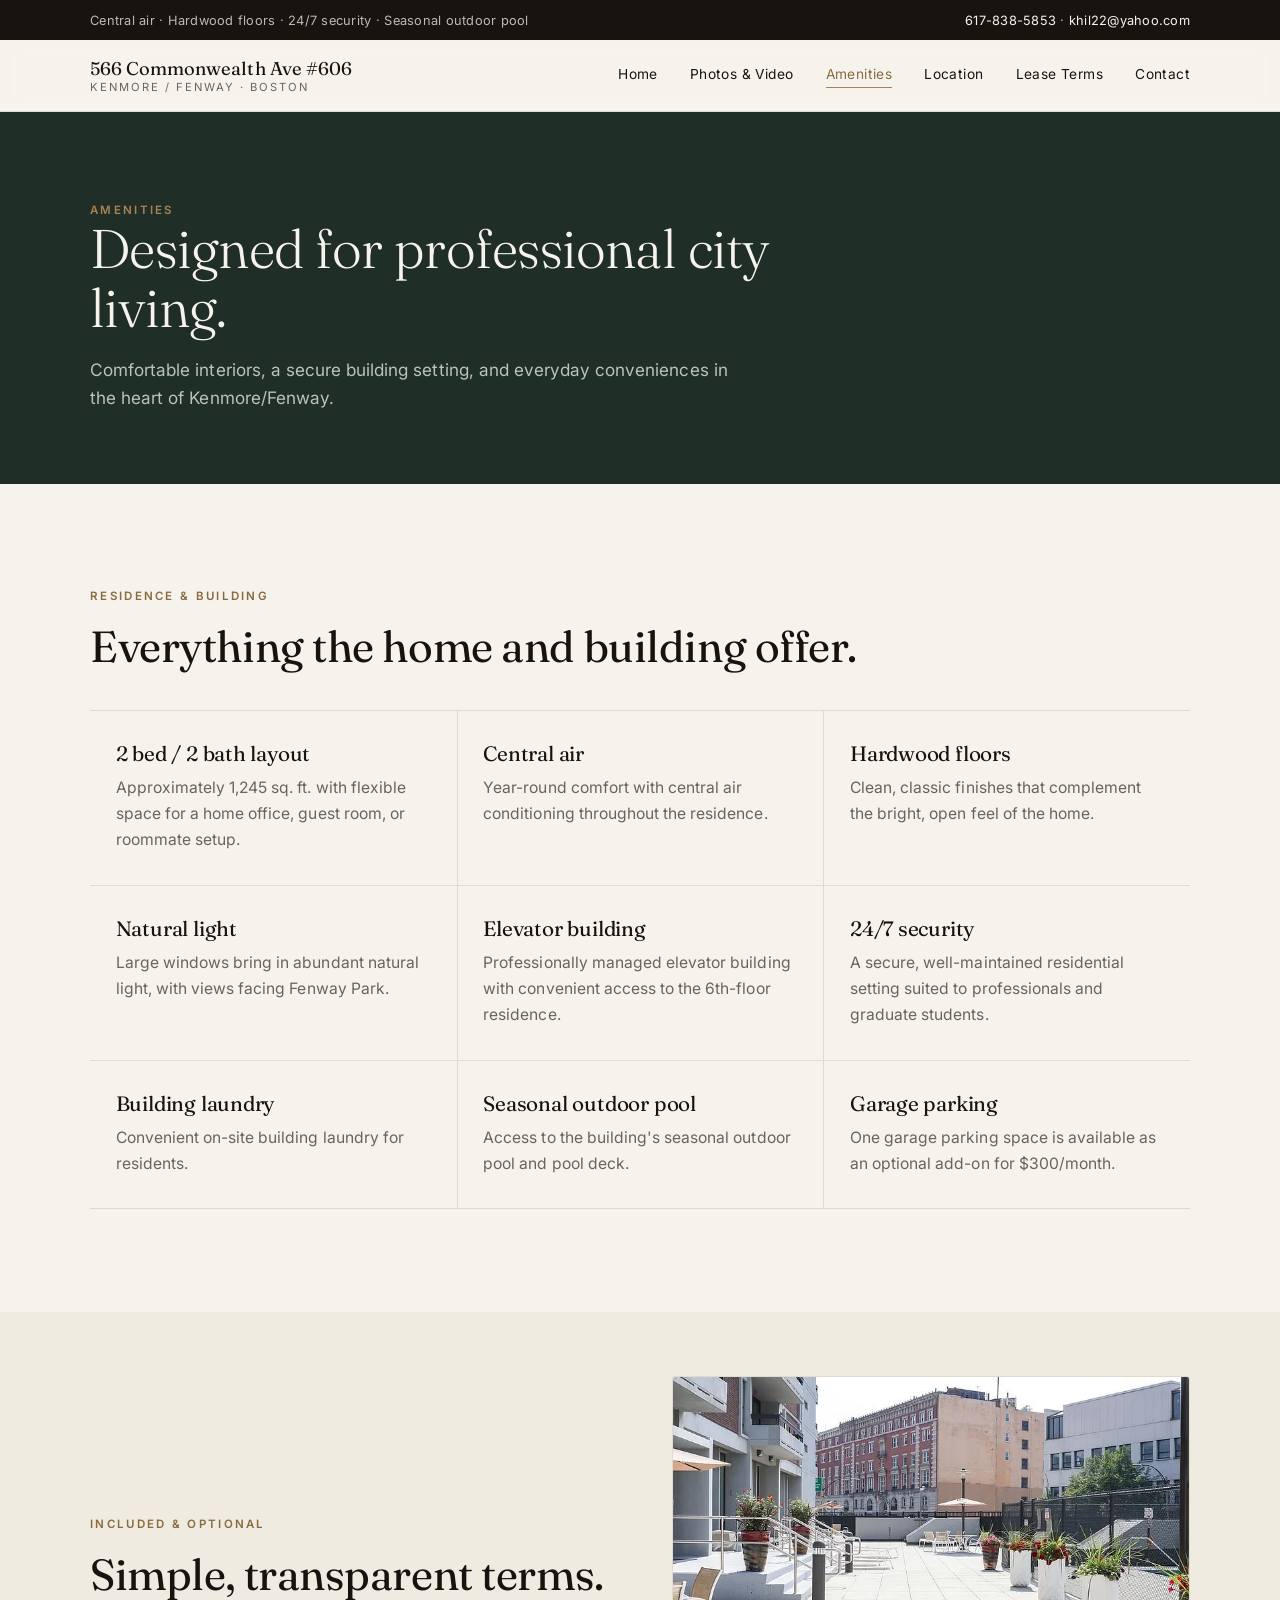
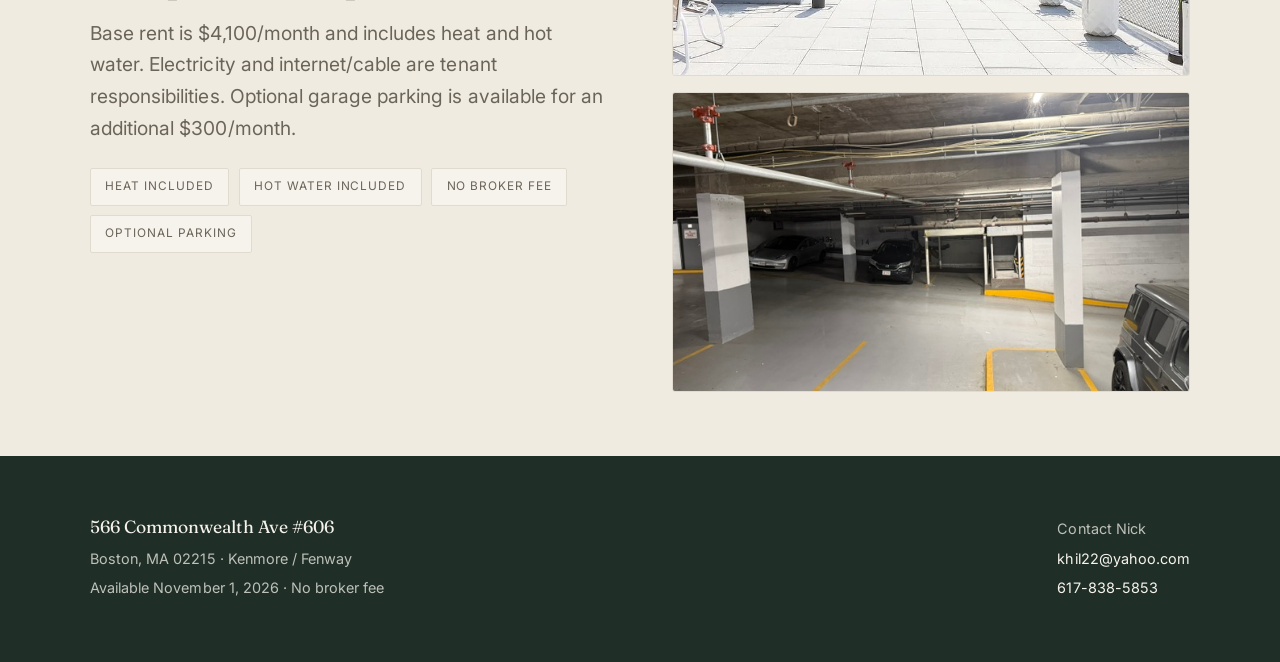
==== commit fd61337b: "Update rent and availability details in amenities.html" ====
--- a/amenities.html
+++ b/amenities.html
@@ -7,7 +7,7 @@
   <meta name="description" content="Amenities and apartment features for 566 Commonwealth Ave #606 in Boston: central air, hardwood floors, 24/7 security, elevator, laundry, seasonal pool, and optional garage parking.">
   <link rel="preconnect" href="https://fonts.googleapis.com">
   <link rel="preconnect" href="https://fonts.gstatic.com" crossorigin>
-  <link href="https://fonts.googleapis.com/css2?family=Fraunces:opsz,wght@9..144,300;9..144,400;9..144,500&family=Inter:wght@400;500;600&display=swap" rel="stylesheet">
+  <link href="https://fonts.googleapis.com/css2?family=Fraunces:opsz,wght@9..144,100;9..144,400;9..144,500&family=Inter:wght@400;500;600&display=swap" rel="stylesheet">
   <link rel="stylesheet" href="styles.css">
 </head>
 <body>
@@ -60,7 +60,7 @@
         <div class="col-text">
           <p class="eyebrow">Included &amp; optional</p>
           <h2 class="section-title">Simple, transparent terms.</h2>
-          <p class="lead">Base rent is $4,300/month and includes heat and hot water. Electricity and internet/cable are tenant responsibilities. Optional garage parking is available for an additional $300/month.</p>
+          <p class="lead">Base rent is $4,100/month and includes heat and hot water. Electricity and internet/cable are tenant responsibilities. Optional garage parking is available for an additional $300/month.</p>
           <div class="pill-row">
             <span class="pill">Heat included</span>
             <span class="pill">Hot water included</span>
@@ -81,7 +81,7 @@
       <div>
         <strong>566 Commonwealth Ave #606</strong>
         <p>Boston, MA 02215 &middot; Kenmore / Fenway</p>
-        <p>Available October 1, 2026 &middot; No broker fee</p>
+        <p>Available November 1, 2026 &middot; No broker fee</p>
       </div>
       <div>
         <p>Contact Nick</p>
